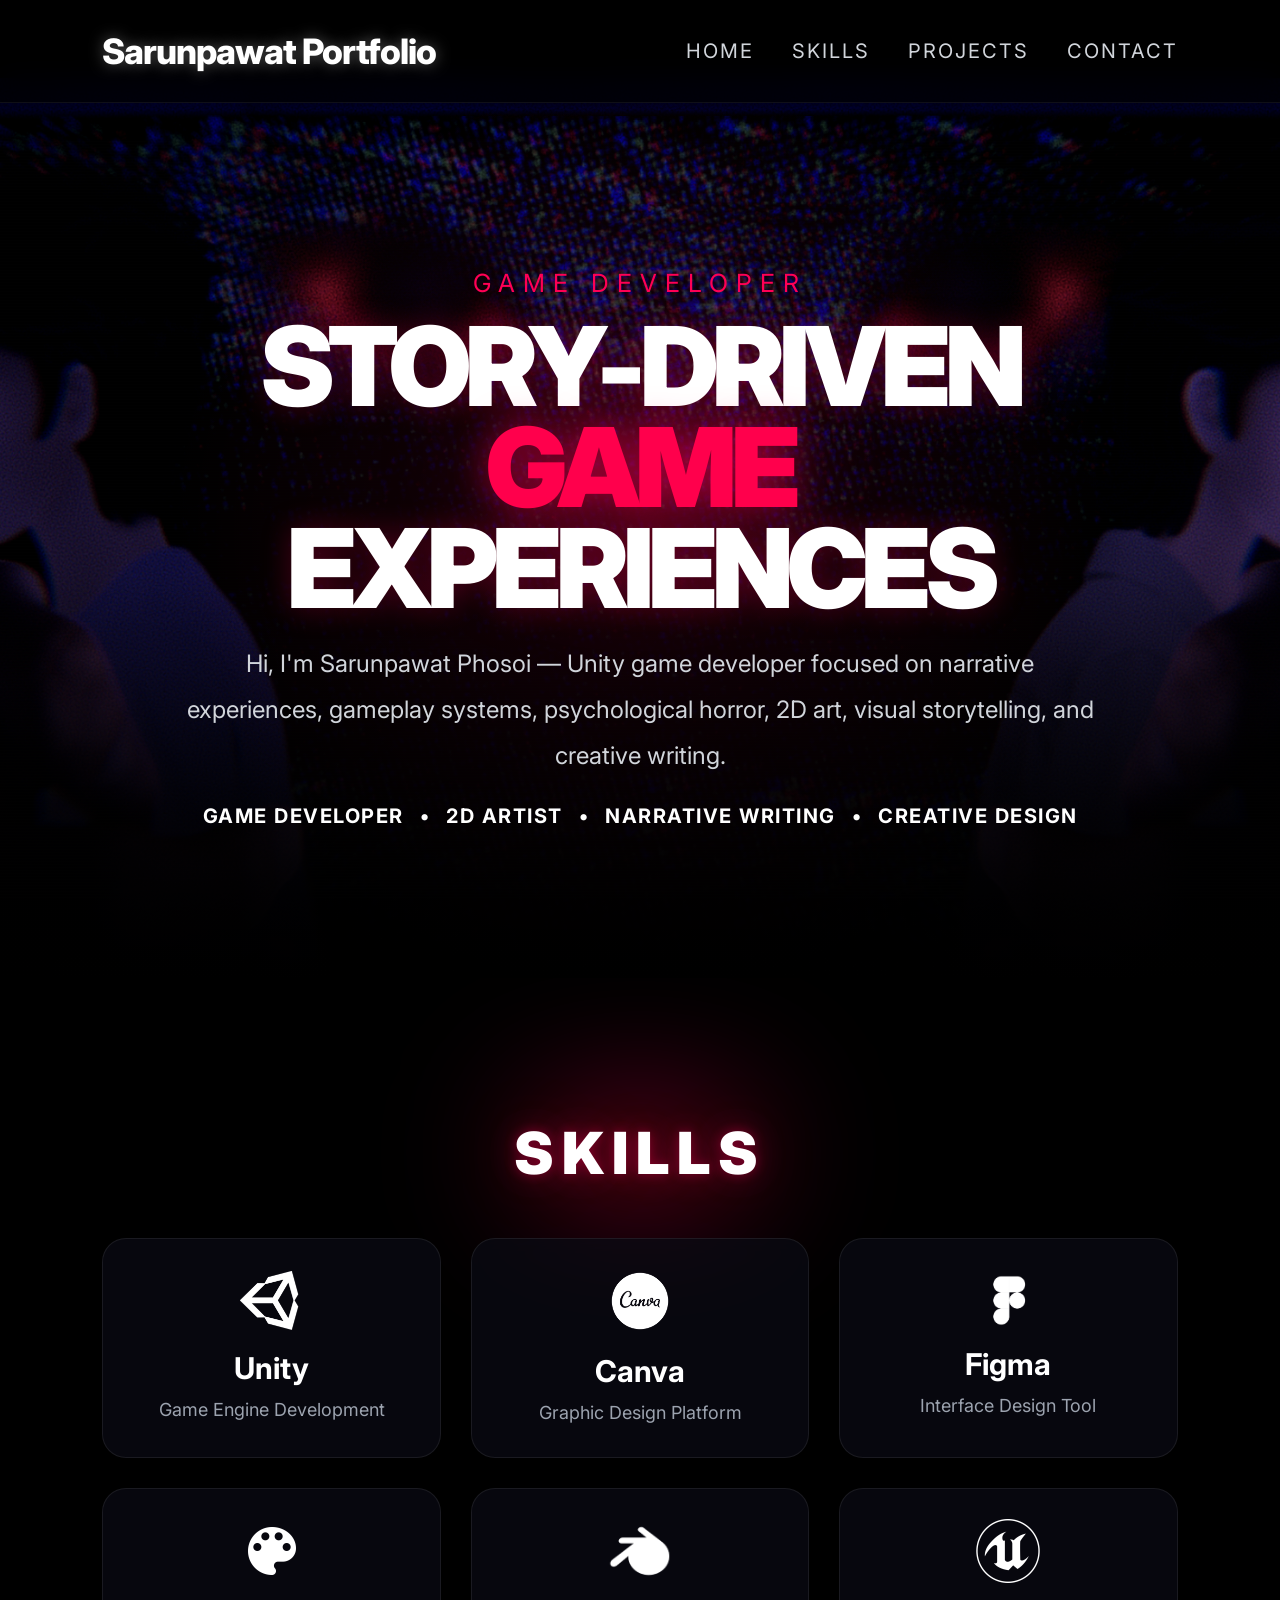
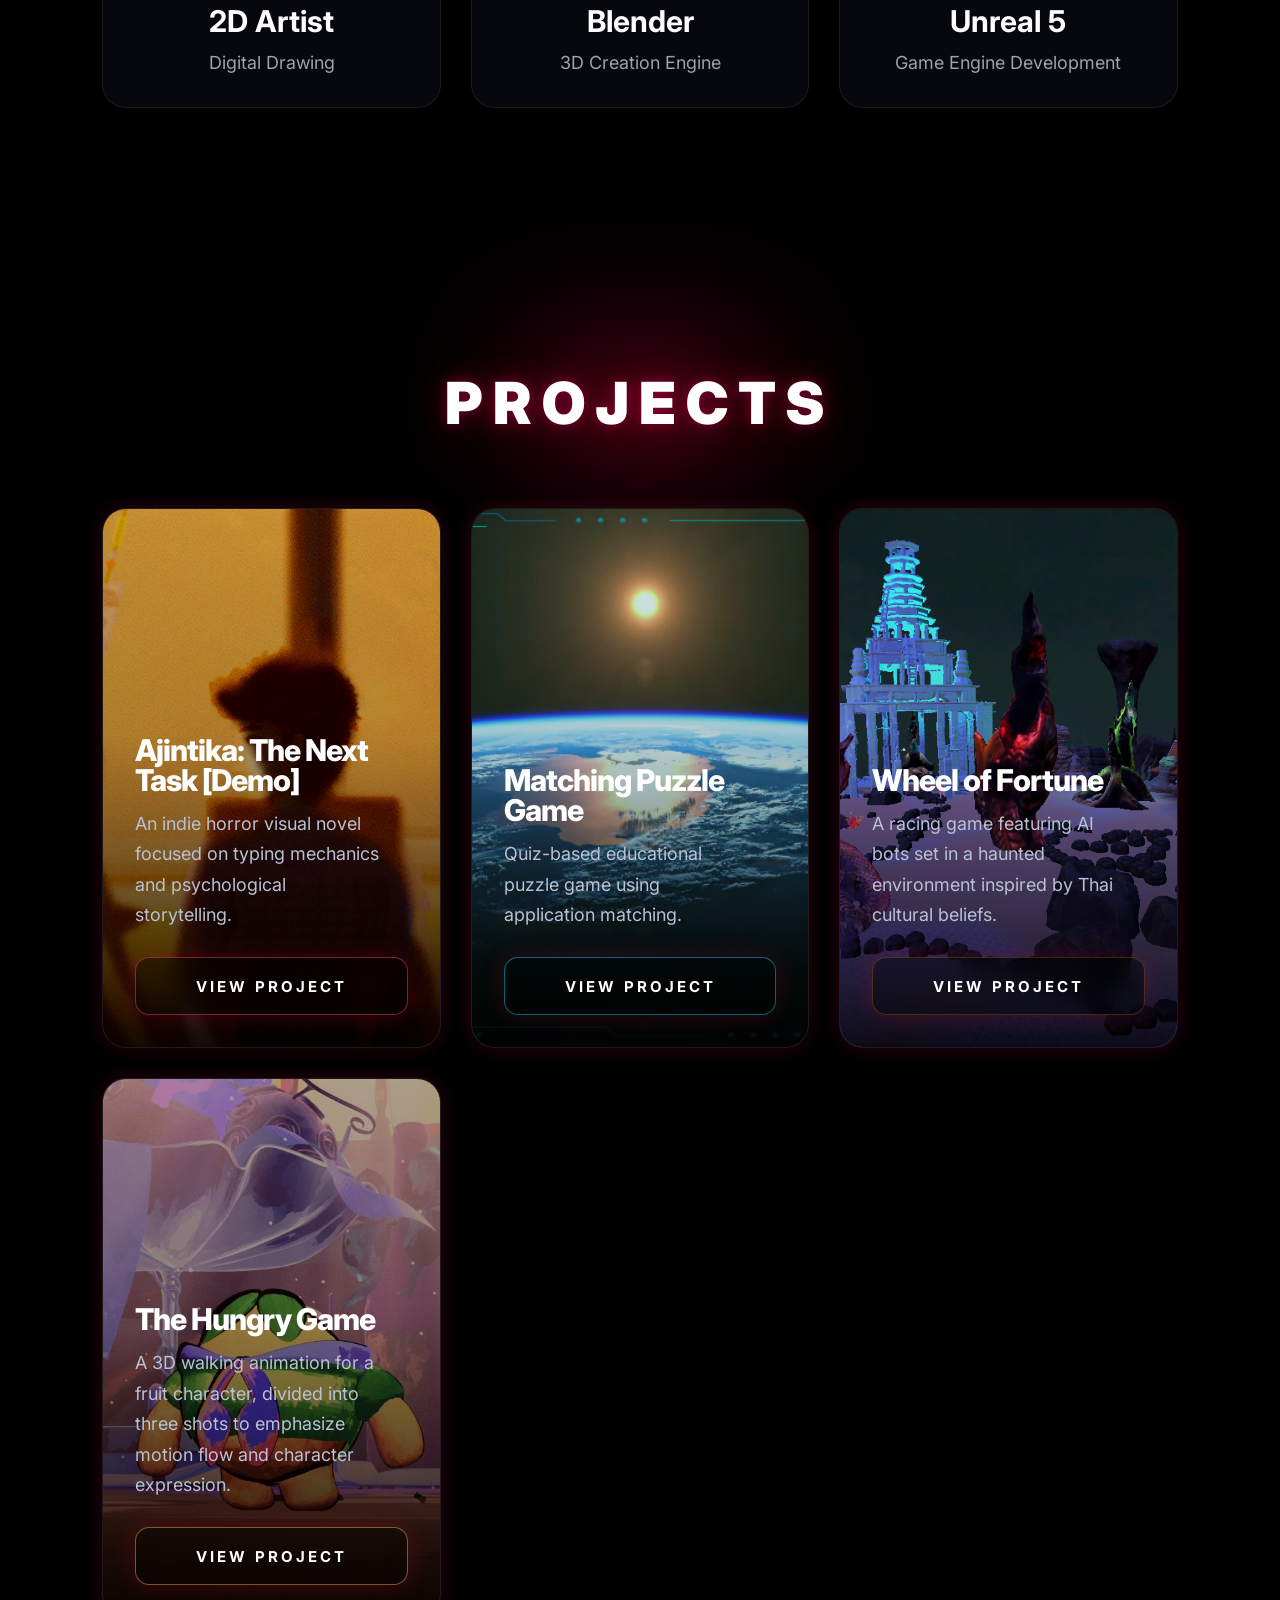
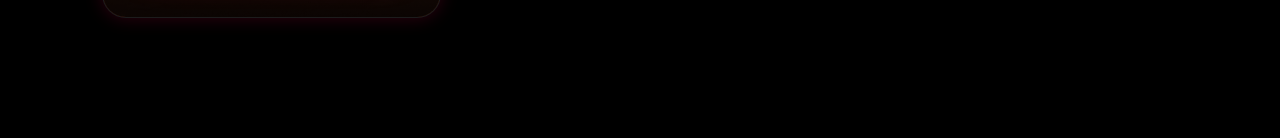
==== index.html @ 5a21650e "Edit Front Prob" ====
<!DOCTYPE html>
<html lang="en">
<head>
    <meta charset="UTF-8">
    <meta name="viewport" content="width=device-width, initial-scale=1.0">
    <title>Game Developer Portfolio</title>

    <link rel="stylesheet" href="/style.css">
    <link rel="preconnect" href="https://fonts.googleapis.com">
    <link rel="preconnect" href="https://fonts.gstatic.com" crossorigin>

    <link href="https://fonts.googleapis.com/css2?family=Inter:wght@300;400;500;700&display=swap" rel="stylesheet">
</head>
<body>
<header>
    <h1>Sarunpawat Portfolio</h1>

    <nav>
        <a href="#">Home</a>
        <a href="#skills">Skills</a>
        <a href="#projects">Projects</a>
        <a href="#contact">Contact</a>
    </nav>
</header>

<section class="hero" id="home">

    <div class="hero-content">

        <span class="hero-tag">
            Game Developer
        </span>

        <h2>
            Story-Driven <span>Game</span><br>
            Experiences
        </h2>

        <p>
            Hi, I'm Sarunpawat Phosoi — Unity game developer focused on
            narrative experiences, gameplay systems, psychological horror,
            2D art, visual storytelling, and creative writing.
        </p>

        <div class="hero-skills">
            <span>Game Developer</span>
            <span>•</span>
            <span>2D Artist</span>
            <span>•</span>
            <span>Narrative Writing</span>
            <span>•</span>
            <span>Creative Design</span>
        </div>

    </div>

</section>


    <section class="skills" id="skills">
        <h2>Skills</h2>

        <div class="skill-grid">
            <div class="card"> <img src="icons/unity.png">
                <h3>Unity</h3>
                <p>Game Engine Development</p>
            </div>
            <div class="card"> <img src="icons/canva.png">
                <h3>Canva</h3>
                <p>Graphic Design Platform</p>
            </div>
            <div class="card"> <img src="icons/figma.png">
                <h3>Figma</h3>
                <p>Interface Design Tool</p>
            </div>
            <div class="card"> <img src="icons/art.png">
                <h3>2D Artist</h3>
                <p>Digital Drawing</p>
            </div>
            <div class="card"> <img src="icons/blender.png">
                <h3>Blender</h3>
                <p>3D Creation Engine</p>
            </div>
            <div class="card"> <img src="icons/unreal.png">
                <h3>Unreal 5</h3>
                <p>Game Engine Development</p>
            </div>

        </div>
    </section>

<section class="projects" id="projects">
    <h2>Projects</h2>

    <div class="project-grid">

        <div class="project-card horror-card">
            <div class="project-image">
                <img src="images/TheNextTask-Ajintika.png" alt="">
            </div>

            <div class="project-info">
                <h3>Ajintika: The Next Task [Demo]</h3>

                <p>
                    An indie horror visual novel focused on typing mechanics
                    and psychological storytelling.
                </p>

                <a href="TheNextTask-Ajintika.html" 
                >
                    View Project
                </a>
            </div>
        </div>

        <div class="project-card puzzle-card">
            <div class="project-image">
                <img src="images/GisdaProject.png" alt="">
            </div>

            <div class="project-info">
                <h3>Matching Puzzle Game</h3>

                <p>
                    Quiz-based educational puzzle game using application matching.
                </p>

                <a href="PuzzleGame.html">
                    View Project
                </a>
            </div>
        </div>

        <div class="project-card racing-card">
            <div class="project-image">
                <img src="images/WheelOfFortune.png" alt="">
            </div>

            <div class="project-info">
                <h3>Wheel of Fortune</h3>

                <p>
                    A racing game featuring AI bots set in a haunted environment inspired by Thai cultural beliefs.
                </p>

                <a href="WheelOfFortune.html"
                >
                    View Project
                </a>
            </div>
        </div>

        <div class="project-card anime-card">
            <div class="project-image">
                <img src="images/HungryGame.jpg" alt="">
            </div>

            <div class="project-info">
                <h3>The Hungry Game</h3>

                <p>
                    A 3D walking animation for a fruit character, divided into three shots to emphasize motion flow and character expression.
                </p>

                <a href="TheHungryGame.html"
               >
                    View Project
                </a>
            </div>
        </div>

    </div>
</section>


<script>
window.addEventListener("scroll", function(){

    const header = document.querySelector("header");

    header.classList.toggle(
        "scrolled",
        window.scrollY > 50
    );

});
</script>

</body>
</html>
---- style.css ----
*{
    margin:0;
    padding:0;
    box-sizing:border-box;
}

html{
    scroll-behavior:smooth;
    scroll-padding-top:100px;
}

body{

    font-family:'Inter', sans-serif;
    color:white;
    padding-top:78px;
    background:#000;

    overflow-x:hidden;
}

/* ===== CRT OVERLAY ===== */
body::before{
    content:'';
    position:fixed;
    top:0;
    left:0;
    width:100%;
    height:100%;
    z-index:1;
    pointer-events:none;

    background:
    repeating-linear-gradient(
        to bottom,
        rgba(255,255,255,0.03),
        rgba(255,255,255,0.03) 1px,
        transparent 1px,
        transparent 3px
    );

    opacity:0.15;

    z-index:1;
}
/* ===== HEADER ===== */
header{
    position:fixed;
    top:0;
    left:0;
    width:100%;
    padding:30px 8%;
    display:flex;
    justify-content:space-between;
    align-items:center;
    z-index:99999;
    background:
    rgba(0,0,0,0.72);
    backdrop-filter:blur(14px);
    border-bottom:
    1px solid rgba(255,255,255,0.06);
    box-shadow:
    0 0 30px rgba(0,0,0,0.35);
    transition:0.35s ease;
}

header.scrolled{
    background:rgba(3,5,18,0.95);
    box-shadow:0 0 40px rgba(255,0,80,0.12);
    border-bottom:
    1px solid rgba(255,255,255,0.06);
}

header h1{
    font-size:35px;
    font-weight:800;
    letter-spacing:-1px;
    color:white;
    text-shadow:0 0 15px rgba(255,255,255,0.35);
}

header p{
    display:none;
}

/* ===== NAV ===== */

nav{
    display:flex;
    align-items:center;
    gap:38px;
}

nav a{
    position:relative;
    color:#d1d5db;
    text-decoration:none;
    font-size:20px;
    letter-spacing:2px;
    text-transform:uppercase;
    transition:0.35s;
}

nav a::after{
    content:"";
    position:absolute;
    left:0;
    bottom:-8px;
    width:0%;
    height:2px;
    background:#ff0055;
    transition:0.35s;
    box-shadow:0 0 12px #ff0055;
}

nav a:hover{
    color:white;
}

nav a:hover::after{
    width:100%;
}

/* ===== HERO ===== */

.hero{

    position:relative;
    min-height:100vh;
    display:flex;
    justify-content:center;
    align-items:center;
    text-align:center;
    padding:120px 8% 80px;
    overflow:hidden;
    background:
    linear-gradient(
    to bottom,
    rgba(0,0,0,0.45) 0%,
    rgba(0,0,0,0.55) 40%,
    rgba(0,0,0,0.88) 82%,
    rgba(0,0,0,0.98) 100%
    ),
    url("images/bg-span.png");

    background-size:cover;
    background-position:center;
    background-repeat:no-repeat;

}

.hero::before{
    content:"";
    position:absolute;
    inset:0;

    background:
    radial-gradient(
    circle at center,
    rgba(255,0,85,0.10),
    transparent 60%
    );

    pointer-events:none;
}

.hero::after{
    content:"";
    position:absolute;
    inset:0;

    background:
    linear-gradient(
    to top,
    rgba(0,0,0,0.95),
    transparent 45%
    );

    pointer-events:none;
}

.hero-content{
    position:relative;
    z-index:2;
    max-width:1200px;
} 

.hero-tag{
    color:#ff0055;
    font-size:25px;
    letter-spacing:8px;
    text-transform:uppercase;
    margin-bottom:18px;
    display:block;
}

.hero-content h2{
    font-size:110px;
    line-height:0.92;
    font-weight:900;
    letter-spacing:-6px;
    margin-bottom:22px;
    text-transform:uppercase;
    text-shadow:0 0 30px rgba(255,0,85,0.25);
}

.hero-content h2 span{
    color:#ff004c;
    text-shadow:0 0 35px rgba(255,0,85,0.5);
}

.hero-skills{
    margin-top:26px;
    display:flex;
    justify-content:center;
    gap:16px;
    flex-wrap:wrap;
}

.hero-skills span{
    color:white;
    font-size:20px;
    font-weight:700;
    letter-spacing:1.5px;
    text-transform:uppercase;
}

.hero-content p{
    font-size:24px;
    color:#d1d5db;
    line-height:1.9;
    max-width:920px;
    margin:auto;
}

/* ===== SECTION ===== */
section{

    padding:140px 8%;
}

/* ===== SECTION TITLE ===== */
section h2{
    position:relative;

    font-size:58px;
    margin-bottom:50px;

    text-transform:uppercase;
    letter-spacing:8px;

    color:white;

    text-align:center;

    font-weight:900;

    text-shadow:
    0 0 12px rgba(255,0,85,0.35),
    0 0 32px rgba(255,0,85,0.28),
    0 0 80px rgba(255,0,85,0.20);
}

section h2::before{
    content:"";

    position:absolute;

    left:50%;
    top:50%;

    transform:
    translate(-50%,-50%);

    width:420px;
    height:180px;

    background:
    radial-gradient(
    circle,
    rgba(255,0,85,0.32) 0%,
    rgba(255,0,85,0.18) 35%,
    rgba(255,0,85,0.08) 60%,
    transparent 80%
    );

    filter:blur(55px);

    z-index:-1;

    pointer-events:none;
}


/* ===== SKILLS ===== */

.skill-grid{

    display:grid;

    grid-template-columns:
    repeat(3, 1fr);

    gap:30px;
    align-items:stretch;
}

.card{

    position:relative;

    height:220px;

    display:flex;

    justify-content:center;
    align-items:center;

    flex-direction:column;

    padding:40px;

    border-radius:24px;

    overflow:hidden;

    background:
        rgba(10,10,20,0.7);

    backdrop-filter:blur(10px);

    border:
        1px solid rgba(255,255,255,0.08);

    transition:0.4s;
}

.card::before{

    content:'';

    position:absolute;

    inset:0;

    background:
        linear-gradient(
            135deg,
            rgba(255,32,78,0.15),
            transparent,
            rgba(122,0,255,0.1)
        );

    opacity:0;

    transition:0.4s;
}

.card:hover{

    transform:
        translateY(-10px);
        scale(1.02);

    border:
        1px solid rgba(255,32,78,0.4);

    box-shadow:
        0 0 40px rgba(255,32,78,0.2);
}

.card:hover::before{
    opacity:1;
}

.card img{
    width:64px;

    margin-bottom:20px;

    transition:0.4s;

    filter:
        brightness(0)
        invert(1);
}

.card:hover img{

    filter:
        brightness(0)
        saturate(100%)
        invert(23%)
        sepia(93%)
        saturate(7480%)
        hue-rotate(337deg)
        brightness(102%)
        contrast(102%)

        drop-shadow(
            0 0 12px rgba(255,32,78,0.7)
        );
}
.card h3{

    font-size:30px;

    margin-bottom:10px;
}

.card p{

    color:#9ca3af;
    font-size:18px;
    text-align:center;

    line-height:1.6;
}

/* ===== PROJECTS ===== */

.projects{

    padding:120px 8%;
    position:relative;
    z-index:2;
}



/* ===== TITLE ===== */

.projects h2{

    font-size:58px;
    text-align:center;

    margin-bottom:70px;

    color:white;

    letter-spacing:10px;
    text-transform:uppercase;

    font-weight:900;

}


/* ===== GRID ===== */

.project-grid{

    display:grid;

    grid-template-columns:
        repeat(3, minmax(280px, 1fr));

    gap:30px;

    align-items:start;
}

/* =========================================
   CONTENT
========================================= */

.project-info{

    position:absolute;

    left:0;
    bottom:0;

    z-index:2;

    padding:32px;

    width:100%;
}

.project-info h3{

    font-size:30px;

    line-height:1;

    margin-bottom:14px;

    color:white;

    font-weight:800;

    letter-spacing:-1px;
}


.project-info p{

    font-size:18px;

    line-height:1.7;

    color:#b9c0d4;

    margin-bottom:26px;

    max-width:90%;
}

/* ===== CARD ===== */

.project-card{

    --accent:#ff0055;
    --accentGlow:rgba(255,0,85,0.18);

    position:relative;

    height:540px;

    overflow:hidden;

    border-radius:24px;

    background:#090909;

    border:1px solid rgba(255,255,255,0.08);

    transition:0.45s ease;

    box-shadow:
        0 0 18px var(--accentGlow),
        0 0 35px rgba(0,0,0,0.45);

    text-decoration:none;
}

/* ===== GLOW LAYER ===== */

.project-card::before{

    content:"";

    position:absolute;

    inset:0;

    background:
        linear-gradient(
            180deg,
            rgba(255,0,85,0.06),
            transparent 30%,
            transparent 70%,
            rgba(0,120,255,0.08)
        );

    opacity:0;

    transition:0.45s;

    z-index:2;
}

.project-card:hover::before{

    opacity:1;
}


/* ===== IMAGE ===== */

.project-image{

    position:absolute;
    inset:0;
}

.project-image img{

    width:100%;
    height:100%;

    object-fit:cover;

    transition:0.6s ease;

    filter:
        brightness(0.92)
        saturate(1.12)
        contrast(1.05);

    transform:scale(1.02);
}


/* ===== OVERLAY ===== */

.project-overlay{

    position:absolute;

    inset:0;

    display:flex;

    flex-direction:column;

    justify-content:flex-end;

    padding:38px;

    background:
        linear-gradient(
            to top,
            rgba(0,0,0,0.82) 8%,
            rgba(0,0,0,0.35) 45%,
            transparent 100%
        );
}

.project-card::after{

    content:"";

    position:absolute;
    inset:0;

    background:
    linear-gradient(
    to top,
    rgba(0,0,0,0.88) 0%,
    rgba(0,0,0,0.45) 30%,
    rgba(0,0,0,0.12) 58%,
    rgba(0,0,0,0.02) 100%
    );

    z-index:1;
}

/* ===== TAG ===== */

.project-overlay span{

    font-size:11px;

    letter-spacing:4px;
}


/* ===== TITLE ===== */

.project-overlay h3{

    font-size:48px;

    line-height:0.95;

    font-weight:900;

    letter-spacing:-2px;

    text-shadow:
        0 0 25px rgba(0,0,0,0.55);
}


/* ===== HOVER ===== */

.project-card:hover{

    transform:
        translateY(-8px);

    border-color:var(--accent);

    box-shadow:
        0 0 40px var(--accentGlow);
}

.project-card:hover img{

    transform:scale(1.06);

    filter:
        brightness(0.88)
        saturate(1.15);
}

.project-info a:hover{

    background:var(--accent);

    box-shadow:
        0 0 35px var(--accentGlow);
}


/* ===== MOBILE ===== */

@media(max-width:1100px){

    .project-grid{

        grid-template-columns:
            repeat(2,1fr);
    }
}

@media(max-width:700px){

    .projects h2{

        font-size:52px;
    }

    .project-grid{

        grid-template-columns:1fr;
    }

    .project-card{

        height:500px;
    }
}
/* ===== BUTTON ===== */

.project-info a{

    display:flex;

    justify-content:center;
    align-items:center;

    width:100%;

    height:58px;

    border-radius:14px;

    text-decoration:none;

    font-size:15px;

    font-weight:700;

    letter-spacing:3px;

    text-transform:uppercase;

    color:white;

    border:1px solid var(--accent);

    background:
        rgba(0,0,0,0.35);

    backdrop-filter:blur(10px);

    transition:0.35s ease;

    box-shadow:
        0 0 25px var(--accentGlow);
}

.project-info a:hover{

    transform:scale(1.05);

    box-shadow:
        0 0 35px rgba(255,32,78,0.5);
}


/* ===== FOOTER ===== */

footer{

    padding:80px;

    text-align:center;

    color:#888;
}

/* ===== CONTAINER ===== */

.container{

    width:100%;

    max-width:1400px;

    margin:auto;

    padding:0 40px;
}

/* ===== RESPONSIVE ===== */

@media(max-width:900px){

    .hero-content h2{
        font-size:52px;
    }

    .project-card{
        flex-direction:column;
    }

    .project-card img{
        width:100%;
    }

    .project-info{
        width:100%;
    }

    section h2{
        font-size:42px;
    }

    .skill-grid{

        grid-template-columns:
        repeat(2,1fr);
    }
}

@media(max-width:600px){

    .skill-grid{

        grid-template-columns:
        1fr;
    }
}

/* ===== CUSTOM FRAME ===== */

/* ===== HORROR ===== */

.horror-card{

    --accent:
    rgba(255, 70, 120, 0.45);

    --accent-hover:
    rgba(255, 90, 140, 0.95);

    --glow:
    rgba(255, 40, 110, 0.30);

    --glow-hover:
    rgba(255, 40, 110, 0.55);
}


/* ===== RACING ===== */

.puzzle-card{

    --accent:
    rgba(0, 220, 255, 0.45);

    --accent-hover:
    rgba(0, 240, 255, 0.95);

    --glow:
    rgba(0, 180, 255, 0.30);

    --glow-hover:
    rgba(0, 180, 255, 0.55);
}


/* ===== ANIME / STORY ===== */

.anime-card{

    --accent:
    rgba(255, 190, 60, 0.45);

    --accent-hover:
    rgba(255, 210, 80, 0.95);

    --glow:
    rgba(255, 180, 40, 0.30);

    --glow-hover:
    rgba(255, 180, 40, 0.55);
}

/* Puzzle */

.racing-card{

    --accent:
    rgba(255,170,0,0.22);

    --accent-hover:
    rgba(255,170,0,0.5);

    --glow:
    rgba(255,170,0,0.10);

    --glow-hover:
    rgba(255,170,0,0.22);
}
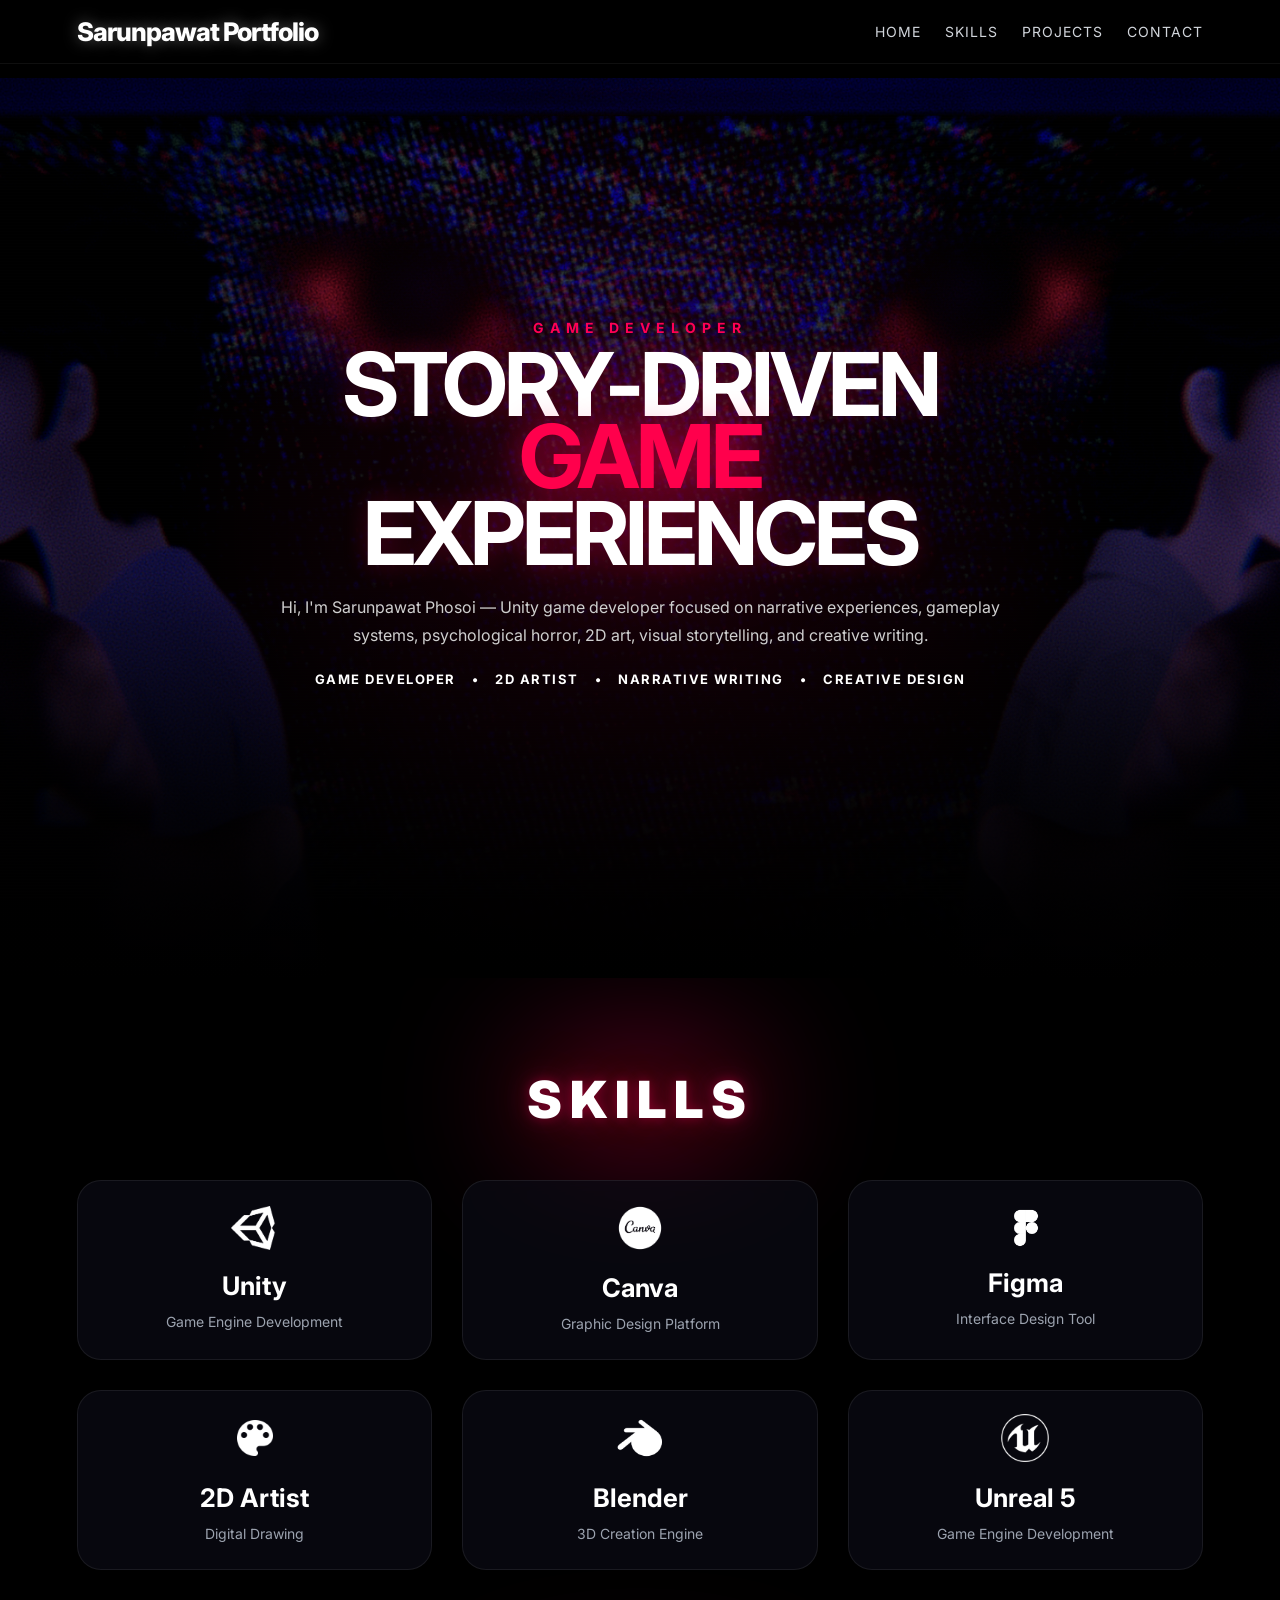
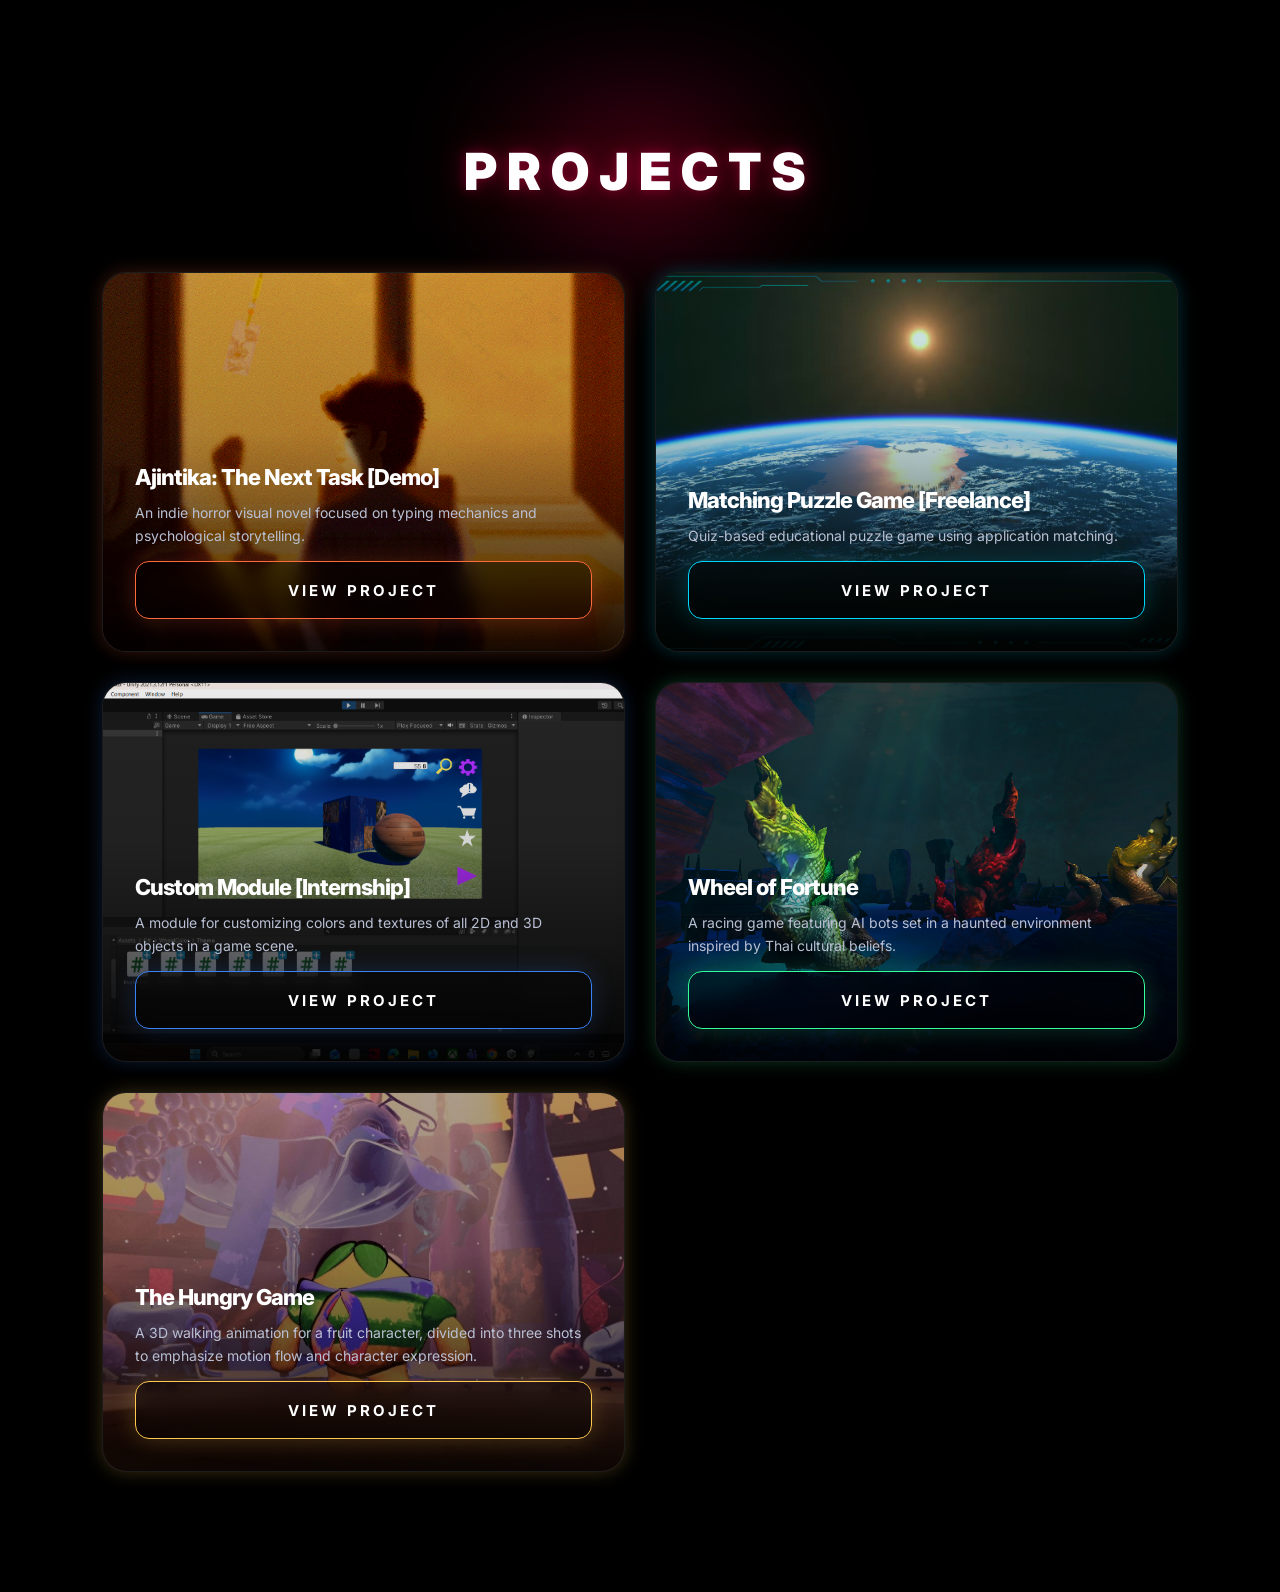
==== commit 83c23952: "edit website" ====
--- a/index.html
+++ b/index.html
@@ -5,11 +5,10 @@
     <meta name="viewport" content="width=device-width, initial-scale=1.0">
     <title>Game Developer Portfolio</title>
 
-    <link rel="stylesheet" href="/style.css">
+    <link rel="stylesheet" href="style.css">
     <link rel="preconnect" href="https://fonts.googleapis.com">
     <link rel="preconnect" href="https://fonts.gstatic.com" crossorigin>
-
-    <link href="https://fonts.googleapis.com/css2?family=Inter:wght@300;400;500;700&display=swap" rel="stylesheet">
+    <link href="https://fonts.googleapis.com/css2?family=Inter:wght@100..900&display=swap" rel="stylesheet">
 </head>
 <body>
 <header>
@@ -32,8 +31,8 @@
         </span>
 
         <h2>
-            Story-Driven <span>Game</span><br>
-            Experiences
+        Story-Driven<br><span>Game</span>
+        Experiences
         </h2>
 
         <p>
@@ -120,7 +119,7 @@
             </div>
 
             <div class="project-info">
-                <h3>Matching Puzzle Game</h3>
+                <h3>Matching Puzzle Game [Freelance]</h3>
 
                 <p>
                     Quiz-based educational puzzle game using application matching.
@@ -131,6 +130,26 @@
                 </a>
             </div>
         </div>
+
+        <div class="project-card module-card">
+            <div class="project-image">
+                <img src="images/CustomModule.png" alt="">
+            </div>
+
+            <div class="project-info">
+                <h3>Custom Module [Internship]</h3>
+
+                <p>
+                    A module for customizing colors and textures of all 2D and 3D objects in a game scene.
+                </p>
+
+                <a href="CustomModule.html"
+               >
+                    View Project
+                </a>
+            </div>
+        </div>
+
 
         <div class="project-card racing-card">
             <div class="project-image">
--- a/style.css
+++ b/style.css
@@ -12,11 +12,10 @@
 
 body{
 
-    font-family:'Inter', sans-serif;
+    font-family: "Inter", sans-serif !important;
     color:white;
     padding-top:78px;
     background:#000;
-
     overflow-x:hidden;
 }
 
@@ -41,8 +40,6 @@
     );
 
     opacity:0.15;
-
-    z-index:1;
 }
 /* ===== HEADER ===== */
 header{
@@ -50,7 +47,9 @@
     top:0;
     left:0;
     width:100%;
-    padding:30px 8%;
+    padding:
+    16px
+    6%;
     display:flex;
     justify-content:space-between;
     align-items:center;
@@ -73,7 +72,7 @@
 }
 
 header h1{
-    font-size:35px;
+    font-size:clamp(24px, 2vw, 35px);
     font-weight:800;
     letter-spacing:-1px;
     color:white;
@@ -89,15 +88,15 @@
 nav{
     display:flex;
     align-items:center;
-    gap:38px;
+    gap:24px;
 }
 
 nav a{
     position:relative;
     color:#d1d5db;
     text-decoration:none;
-    font-size:20px;
-    letter-spacing:2px;
+    font-size:14px;
+    letter-spacing:1px;
     text-transform:uppercase;
     transition:0.35s;
 }
@@ -128,12 +127,17 @@
 
     position:relative;
     min-height:100vh;
+
     display:flex;
     justify-content:center;
     align-items:center;
+
     text-align:center;
-    padding:120px 8% 80px;
+
+    padding:120px 6% 80px;
+
     overflow:hidden;
+
     background:
     linear-gradient(
     to bottom,
@@ -147,7 +151,6 @@
     background-size:cover;
     background-position:center;
     background-repeat:no-repeat;
-
 }
 
 .hero::before{
@@ -181,37 +184,65 @@
 }
 
 .hero-content{
+
     position:relative;
     z-index:2;
-    max-width:1200px;
-} 
+
+    width:100%;
+    max-width:1000px;
+    margin:auto;
+
+    transform:translateY(-45px);
+}
 
 .hero-tag{
+
     color:#ff0055;
-    font-size:25px;
-    letter-spacing:8px;
+
+    font-size:14px;
+
+    font-weight:700;
+
+    letter-spacing:6px;
+
     text-transform:uppercase;
-    margin-bottom:18px;
+
+    margin-bottom:10px;
+
     display:block;
 }
 
 .hero-content h2{
-    font-size:110px;
-    line-height:0.92;
-    font-weight:900;
-    letter-spacing:-6px;
+
+    font-size:88px;
+
+    font-weight:700;
+
+    line-height:0.88;
+
+    letter-spacing:-4px;
+
     margin-bottom:22px;
+
     text-transform:uppercase;
-    text-shadow:0 0 30px rgba(255,0,85,0.25);
+
+    text-shadow:
+    0 0 24px rgba(255,0,85,0.22);
 }
 
 .hero-content h2 span{
+    display:block;
+
+    margin-top:-6px;
+
     color:#ff004c;
-    text-shadow:0 0 35px rgba(255,0,85,0.5);
+
+    text-shadow:
+    0 0 30px rgba(255,0,85,0.45);
 }
 
 .hero-skills{
-    margin-top:26px;
+    margin-top:22px;
     display:flex;
     justify-content:center;
     gap:16px;
@@ -220,31 +251,36 @@
 
 .hero-skills span{
     color:white;
-    font-size:20px;
+    font-size:clamp(13px, 1vw, 20px);
     font-weight:700;
     letter-spacing:1.5px;
     text-transform:uppercase;
 }
 
 .hero-content p{
-    font-size:24px;
-    color:#d1d5db;
-    line-height:1.9;
-    max-width:920px;
-    margin:auto;
+
+    font-size:16px;
+
+    line-height:1.7;
+
+    max-width:720px;
+
+    margin:0 auto;
+
+    color:#cfcfcf;
 }
 
 /* ===== SECTION ===== */
 section{
 
-    padding:140px 8%;
+    padding:90px 6%;
 }
 
 /* ===== SECTION TITLE ===== */
 section h2{
     position:relative;
 
-    font-size:58px;
+    font-size:clamp(34px, 4vw, 58px);
     margin-bottom:50px;
 
     text-transform:uppercase;
@@ -298,19 +334,26 @@
 .skill-grid{
 
     display:grid;
-
+    margin-top:-120px;
+    position:relative;
+    z-index:5;
     grid-template-columns:
     repeat(3, 1fr);
 
     gap:30px;
     align-items:stretch;
+    max-width:1400px;
+
+    margin:auto;
 }
 
 .card{
 
     position:relative;
 
-    height:220px;
+    height:180px;
+
+    padding:28px;
 
     display:flex;
 
@@ -360,8 +403,7 @@
 .card:hover{
 
     transform:
-        translateY(-10px);
-        scale(1.02);
+        translateY(-10px) scale(1.02);
 
     border:
         1px solid rgba(255,32,78,0.4);
@@ -375,7 +417,7 @@
 }
 
 .card img{
-    width:64px;
+    width:48px;
 
     margin-bottom:20px;
 
@@ -404,7 +446,7 @@
 }
 .card h3{
 
-    font-size:30px;
+    font-size:clamp(22px, 2vw, 30px);
 
     margin-bottom:10px;
 }
@@ -412,7 +454,7 @@
 .card p{
 
     color:#9ca3af;
-    font-size:18px;
+    font-size:clamp(14px, 1vw, 18px);
     text-align:center;
 
     line-height:1.6;
@@ -421,7 +463,7 @@
 /* ===== PROJECTS ===== */
 
 .projects{
-
+    margin-top:-40px;
     padding:120px 8%;
     position:relative;
     z-index:2;
@@ -433,7 +475,7 @@
 
 .projects h2{
 
-    font-size:58px;
+    font-size:clamp(34px, 4vw, 58px);
     text-align:center;
 
     margin-bottom:70px;
@@ -455,11 +497,15 @@
     display:grid;
 
     grid-template-columns:
-        repeat(3, minmax(280px, 1fr));
+    repeat(auto-fit, minmax(340px, 1fr));
 
     gap:30px;
 
     align-items:start;
+
+    max-width:1400px;
+
+    margin:auto;
 }
 
 /* =========================================
@@ -482,7 +528,9 @@
 
 .project-info h3{
 
-    font-size:30px;
+    font-size:22px;
+
+    line-height:1.1;
 
     line-height:1;
 
@@ -498,15 +546,15 @@
 
 .project-info p{
 
-    font-size:18px;
-
-    line-height:1.7;
+    font-size:14px;
+
+    line-height:1.6;
 
     color:#b9c0d4;
 
-    margin-bottom:26px;
-
-    max-width:90%;
+    margin-bottom:14px;
+
+    max-width:100%;
 }
 
 /* ===== CARD ===== */
@@ -518,7 +566,7 @@
 
     position:relative;
 
-    height:540px;
+    height:clamp(380px, 38vw, 360px);
 
     overflow:hidden;
 
@@ -653,7 +701,7 @@
 
 .project-overlay h3{
 
-    font-size:48px;
+    font-size:clamp(28px, 3vw, 48px);
 
     line-height:0.95;
 
@@ -676,7 +724,8 @@
     border-color:var(--accent);
 
     box-shadow:
-        0 0 40px var(--accentGlow);
+        0 0 18px var(--accentGlow),
+        0 0 42px var(--accentStrong);
 }
 
 .project-card:hover img{
@@ -685,15 +734,22 @@
 
     filter:
         brightness(0.88)
-        saturate(1.15);
+        saturate(1.15)
+        drop-shadow(
+            0 0 20px var(--accentGlow)
+        );
 }
 
 .project-info a:hover{
 
-    background:var(--accent);
+    transform:scale(1.05);
+
+    background:rgba(255,255,255,0.06);
+
+    border-color:var(--accent);
 
     box-shadow:
-        0 0 35px var(--accentGlow);
+        0 0 35px var(--accentGlow)
 }
 
 
@@ -769,8 +825,13 @@
 
     transform:scale(1.05);
 
+    background:rgba(255,255,255,0.06);
+
+    border-color:var(--accent);
+
     box-shadow:
-        0 0 35px rgba(255,32,78,0.5);
+        0 0 35px var(--accentGlow)
+
 }
 
 
@@ -791,7 +852,7 @@
 
     width:100%;
 
-    max-width:1400px;
+    width:min(1400px, 100%);
 
     margin:auto;
 
@@ -800,41 +861,63 @@
 
 /* ===== RESPONSIVE ===== */
 
+
 @media(max-width:900px){
 
+    .hero{
+
+        padding:110px 6% 70px;
+    }
+
     .hero-content h2{
-        font-size:52px;
-    }
+
+        font-size:clamp(44px, 11vw, 72px);
+
+        letter-spacing:-2px;
+
+        line-height:0.95;
+    }
+
+    .hero-content p{
+
+        font-size:17px;
+
+        line-height:1.6;
+    }
+}
+
+@media(max-width:600px){
+
+    .hero{
+
+        padding:100px 5% 60px;
+    }
+
+    .hero-content h2{
+
+        font-size:42px;
+
+        line-height:0.98;
+    }
+
+    .hero-tag{
+
+        letter-spacing:4px;
+    }
+}
+
+@media(max-width:768px){
 
     .project-card{
-        flex-direction:column;
-    }
-
-    .project-card img{
-        width:100%;
+        height:420px;
     }
 
     .project-info{
-        width:100%;
-    }
-
-    section h2{
-        font-size:42px;
-    }
-
-    .skill-grid{
-
-        grid-template-columns:
-        repeat(2,1fr);
-    }
-}
-
-@media(max-width:600px){
-
-    .skill-grid{
-
-        grid-template-columns:
-        1fr;
+        padding:24px;
+    }
+
+    .project-overlay h3{
+        line-height:1.05;
     }
 }
 
@@ -844,68 +927,67 @@
 
 .horror-card{
 
-    --accent:
-    rgba(255, 70, 120, 0.45);
-
-    --accent-hover:
-    rgba(255, 90, 140, 0.95);
-
-    --glow:
-    rgba(255, 40, 110, 0.30);
-
-    --glow-hover:
-    rgba(255, 40, 110, 0.55);
+    --accent:#ff6a3d;
+
+    --accentGlow:
+    rgba(255,106,61,0.22);
+
+    --accentStrong:
+    rgba(255,106,61,0.55);
 }
 
 
 /* ===== RACING ===== */
 
+.racing-card{
+
+    --accent:#35ff9c;
+
+    --accentGlow:
+    rgba(53,255,156,0.20);
+
+    --accentStrong:
+    rgba(53,255,156,0.48);
+}
+
+
+/* ===== MODULE ===== */
+
+.module-card{
+
+    --accent:#3b82f6;
+
+    --accentGlow:
+    rgba(59,130,246,0.22);
+
+    --accentStrong:
+    rgba(59,130,246,0.50);
+}
+
+
+/* ===== PUZZLE ===== */
+
 .puzzle-card{
 
-    --accent:
-    rgba(0, 220, 255, 0.45);
-
-    --accent-hover:
-    rgba(0, 240, 255, 0.95);
-
-    --glow:
-    rgba(0, 180, 255, 0.30);
-
-    --glow-hover:
-    rgba(0, 180, 255, 0.55);
-}
-
-
-/* ===== ANIME / STORY ===== */
+    --accent:#00d9ff;
+
+    --accentGlow:
+    rgba(0,217,255,0.22);
+
+    --accentStrong:
+    rgba(0,217,255,0.52);
+}
+
+
+/* ===== ANIME ===== */
 
 .anime-card{
 
-    --accent:
-    rgba(255, 190, 60, 0.45);
-
-    --accent-hover:
-    rgba(255, 210, 80, 0.95);
-
-    --glow:
-    rgba(255, 180, 40, 0.30);
-
-    --glow-hover:
-    rgba(255, 180, 40, 0.55);
-}
-
-/* Puzzle */
-
-.racing-card{
-
-    --accent:
-    rgba(255,170,0,0.22);
-
-    --accent-hover:
-    rgba(255,170,0,0.5);
-
-    --glow:
-    rgba(255,170,0,0.10);
-
-    --glow-hover:
-    rgba(255,170,0,0.22);
+    --accent:#ffca4f;
+
+    --accentGlow:
+    rgba(255,202,79,0.22);
+
+    --accentStrong:
+    rgba(255,202,79,0.50);
 }
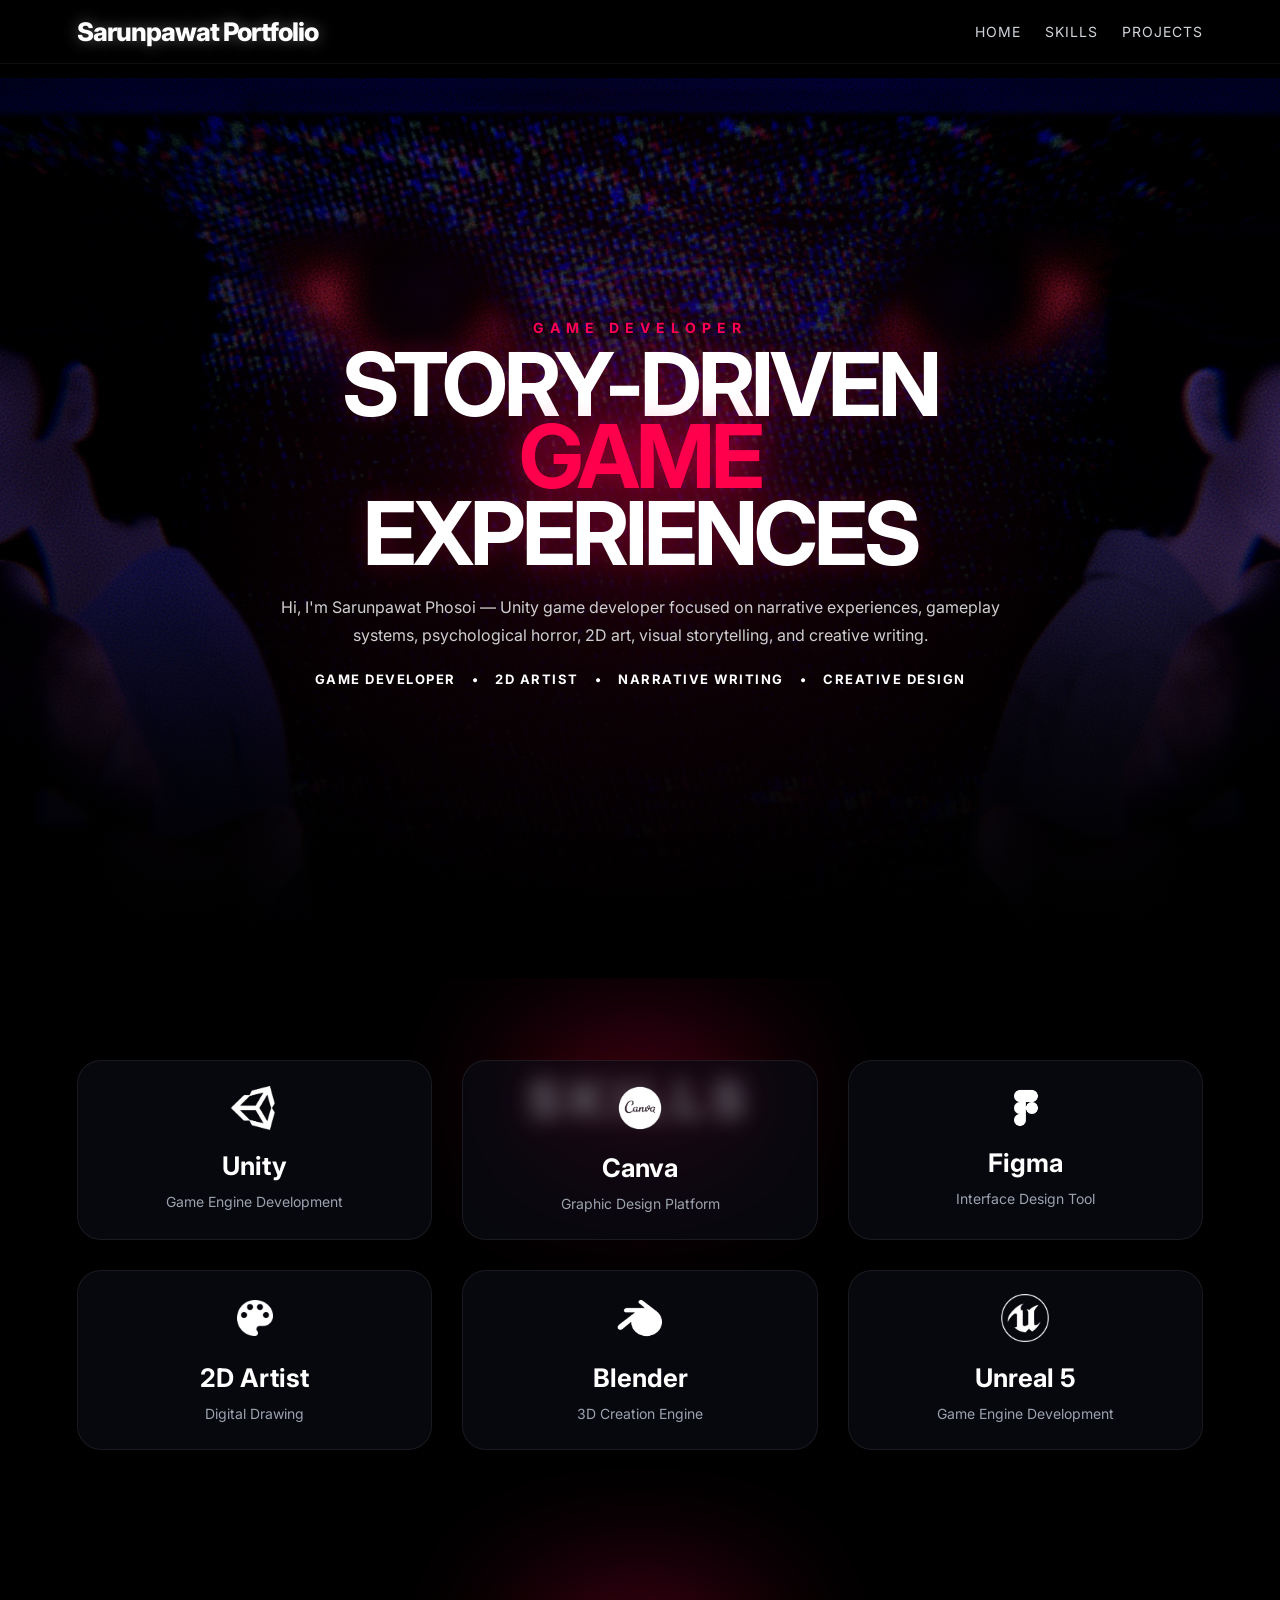
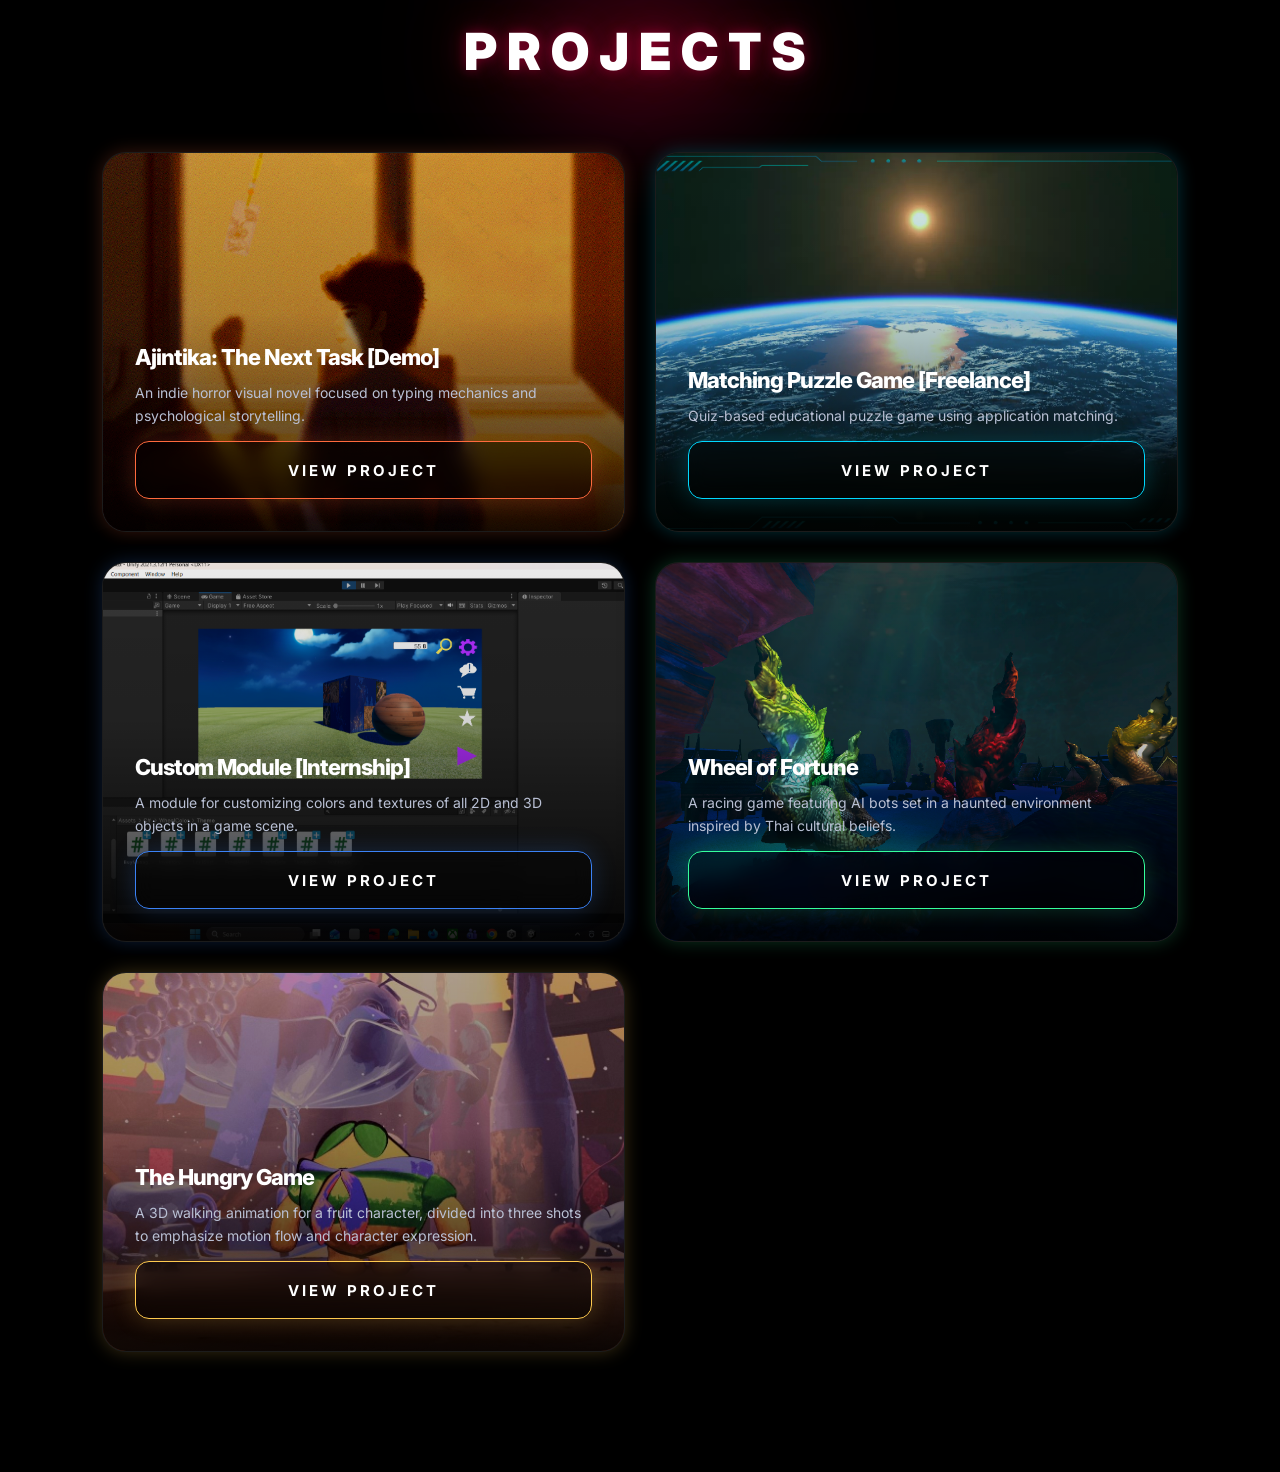
==== commit 29a6beda: "edit website (video)" ====
--- a/index.html
+++ b/index.html
@@ -18,7 +18,6 @@
         <a href="#">Home</a>
         <a href="#skills">Skills</a>
         <a href="#projects">Projects</a>
-        <a href="#contact">Contact</a>
     </nav>
 </header>
 
--- a/style.css
+++ b/style.css
@@ -334,17 +334,22 @@
 .skill-grid{
 
     display:grid;
-    margin-top:-120px;
+
     position:relative;
+
     z-index:5;
+
+    margin:
+    -120px auto 0;
+
     grid-template-columns:
     repeat(3, 1fr);
 
     gap:30px;
+
     align-items:stretch;
+
     max-width:1400px;
-
-    margin:auto;
 }
 
 .card{
@@ -884,6 +889,14 @@
 
         line-height:1.6;
     }
+
+    .skill-grid{
+
+        grid-template-columns:
+        1fr;
+
+        margin-top:-80px;
+    }
 }
 
 @media(max-width:600px){
@@ -918,6 +931,143 @@
 
     .project-overlay h3{
         line-height:1.05;
+    }
+}
+
+/* ========================================
+   MOBILE HEADER
+======================================== */
+
+@media(max-width:768px){
+
+    header{
+
+        padding:
+        14px
+        4%;
+
+        gap:16px;
+
+        flex-wrap:wrap;
+    }
+
+    .header-left{
+
+        gap:12px;
+    }
+
+    header h1{
+
+        font-size:20px;
+
+        line-height:1;
+    }
+
+    nav{
+
+        width:100%;
+
+        justify-content:center;
+
+        flex-wrap:wrap;
+
+        gap:14px;
+    }
+
+    nav a{
+
+        font-size:11px;
+
+        letter-spacing:1px;
+    }
+}
+
+
+/* ========================================
+   MOBILE HERO
+======================================== */
+
+@media(max-width:768px){
+
+    .hero{
+
+        padding:
+        120px
+        6%
+        70px;
+    }
+
+    .hero-content{
+
+        transform:
+        translateY(-10px);
+    }
+
+    .hero-content h2{
+
+        font-size:52px;
+
+        line-height:0.92;
+
+        letter-spacing:-2px;
+
+        margin-bottom:18px;
+    }
+
+    .hero-content h2 span{
+
+        margin-top:-2px;
+    }
+
+    .hero-content p{
+
+        font-size:15px;
+
+        line-height:1.7;
+
+        max-width:100%;
+    }
+
+    .hero-skills{
+
+        gap:10px;
+
+        margin-top:18px;
+    }
+
+    .hero-skills span{
+
+        font-size:11px;
+
+        letter-spacing:1px;
+    }
+}
+
+
+/* ========================================
+   EXTRA SMALL PHONE
+======================================== */
+
+@media(max-width:480px){
+
+    .hero-content h2{
+
+        font-size:42px;
+    }
+
+    .hero-content p{
+
+        font-size:14px;
+    }
+
+    nav{
+
+        gap:10px;
+    }
+
+    nav a{
+
+        font-size:10px;
     }
 }
 
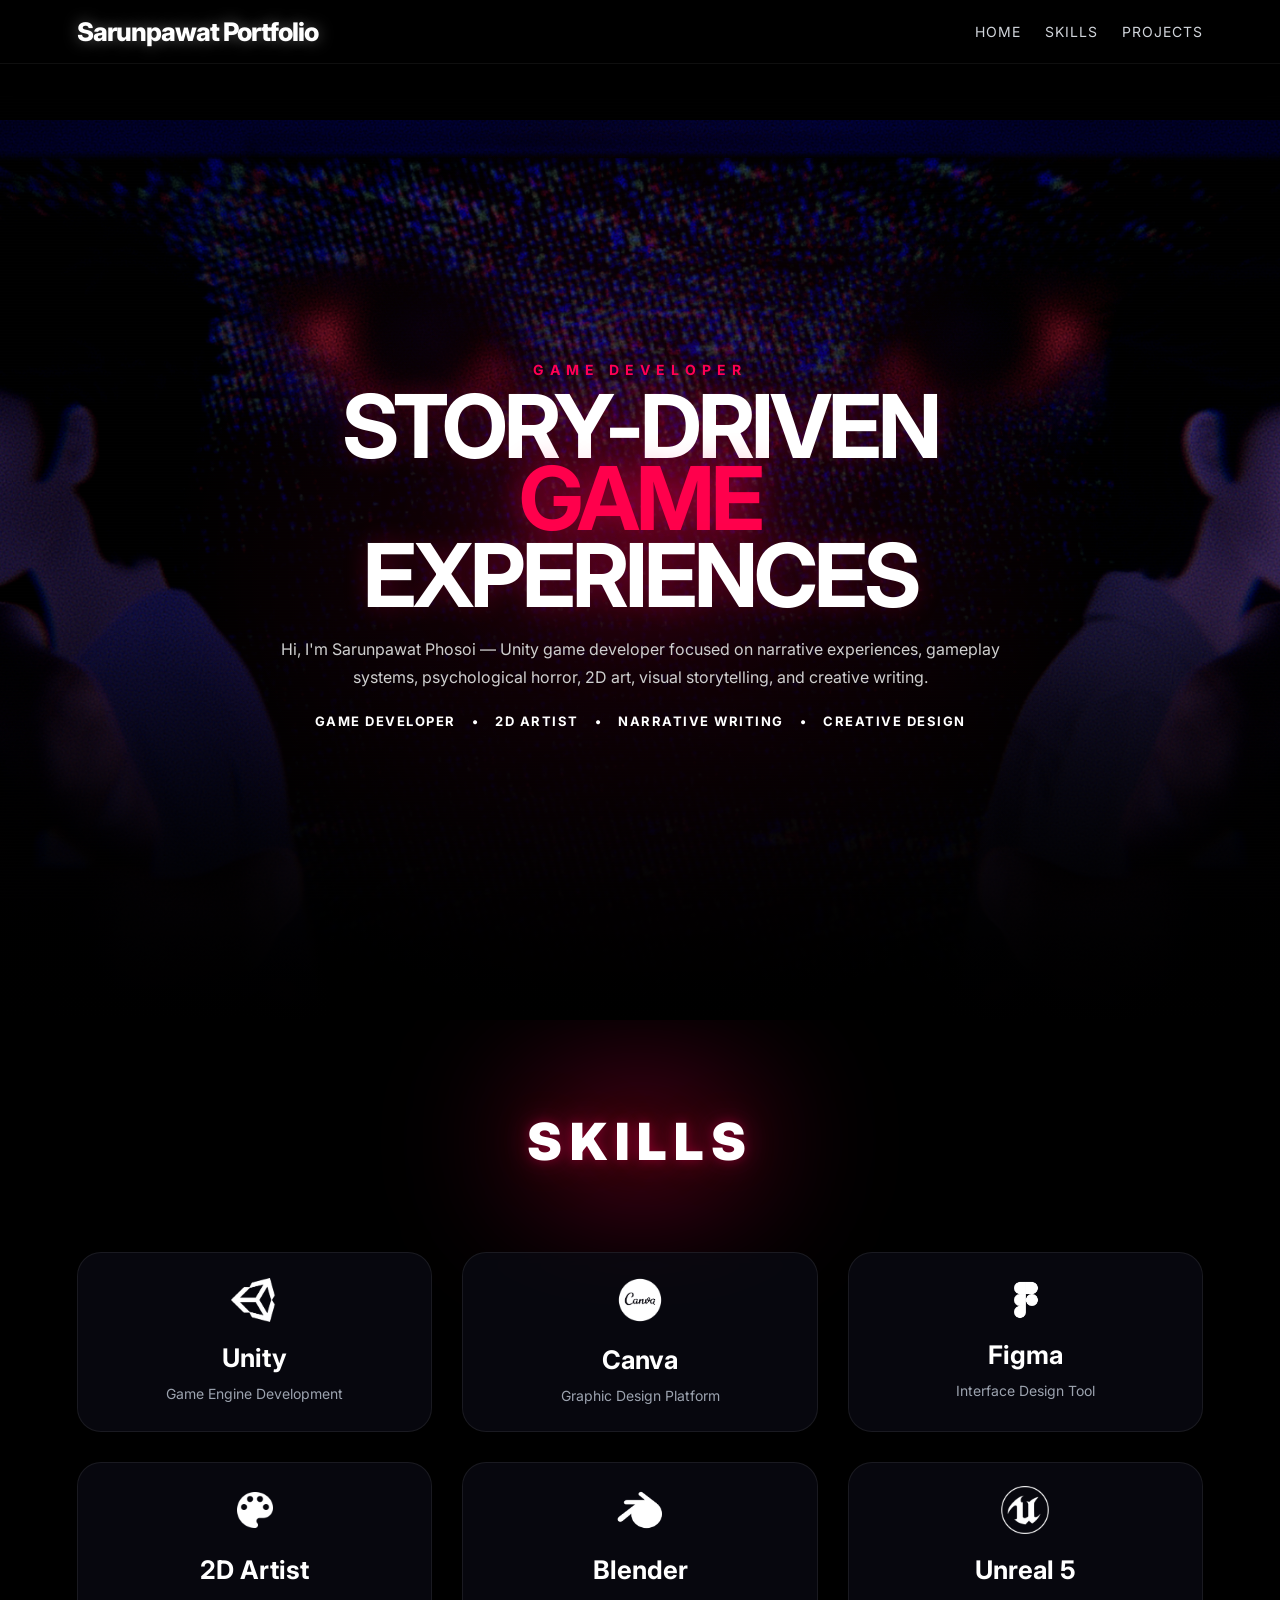
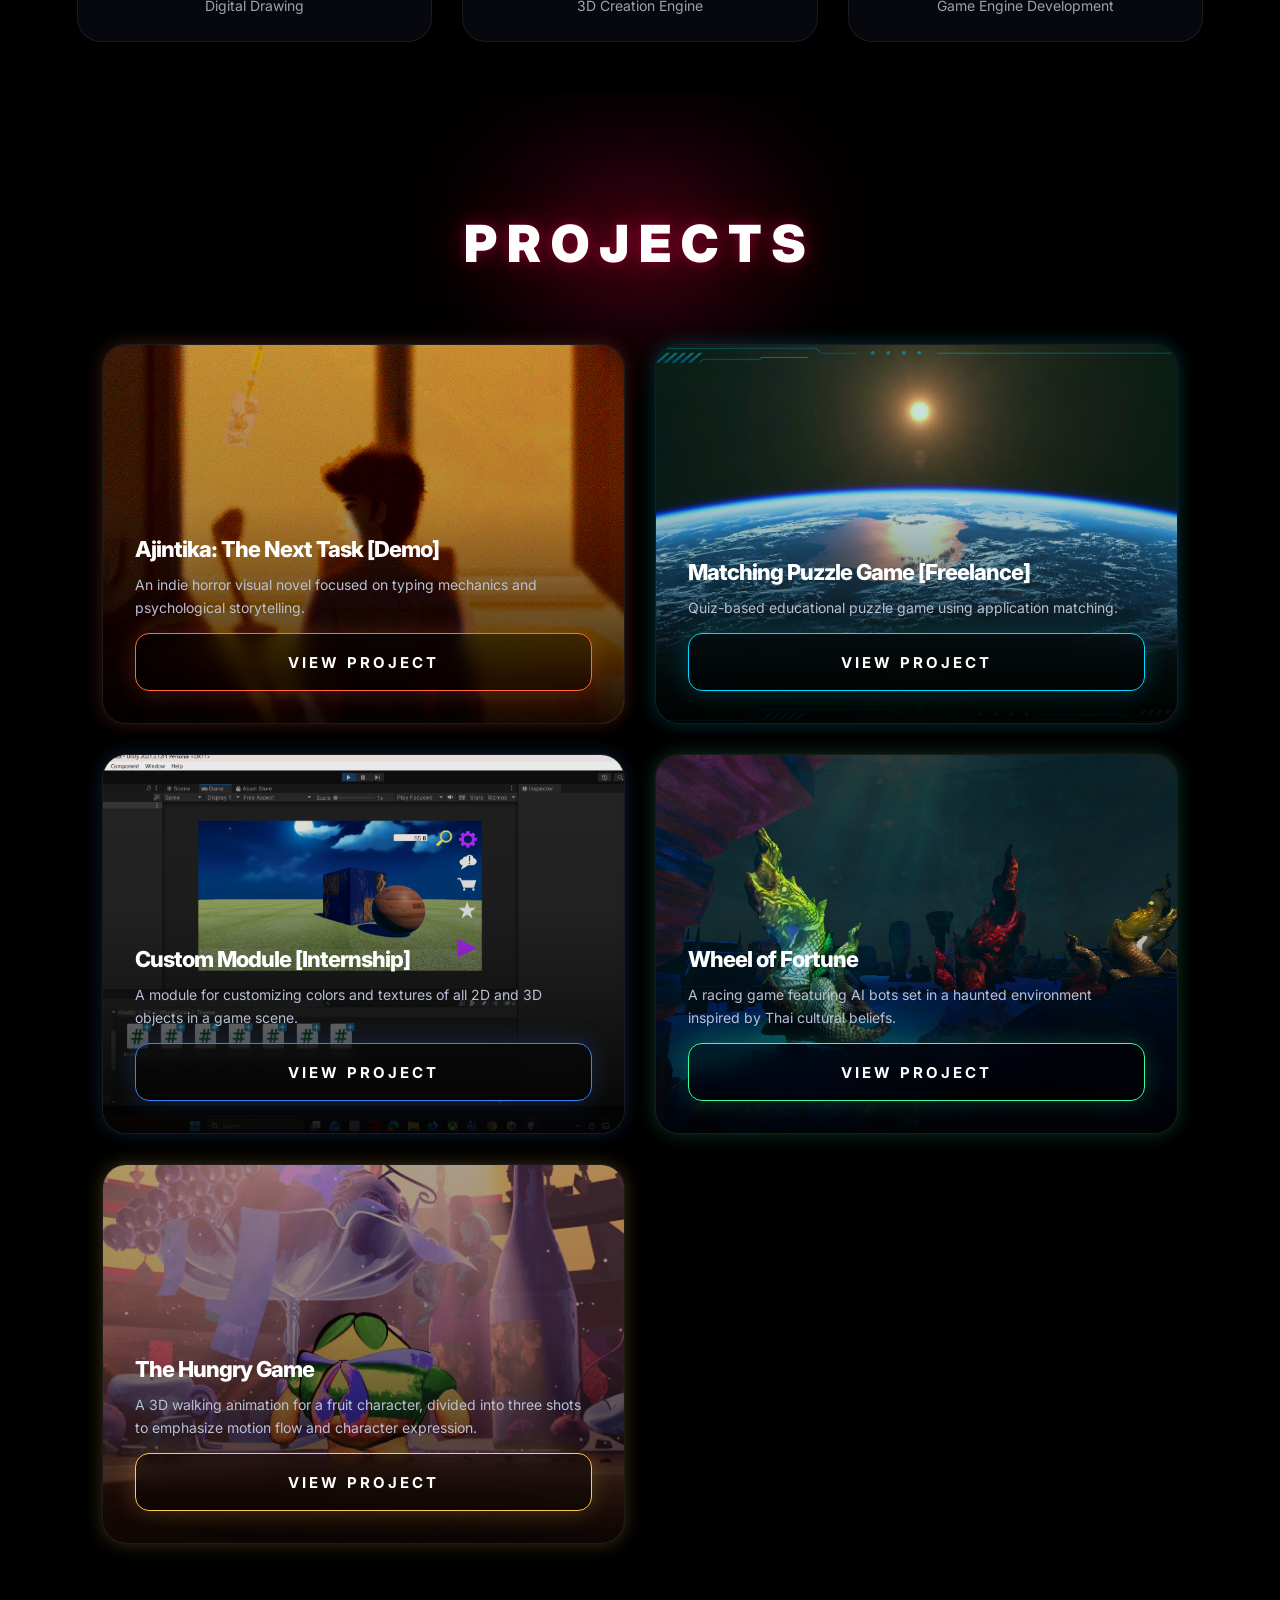
==== commit 6e2c93c6: "add limited project card" ====
--- a/index.html
+++ b/index.html
@@ -188,9 +188,74 @@
             </div>
         </div>
 
+        
+        <div class="project-card limited-card" id="limited-project">
+
+            <div class="project-image">
+
+                <img src="images/limited-project.png" alt="">
+
+            </div>
+
+            <div class="project-info limited-info">
+
+            <span class="limited-tag">
+                LIMITED PROJECT • 48 HOURS
+            </span>
+
+            <h3>
+                [ SECRET ]
+                RECIPE FOR VICTORY
+            </h3>
+
+            <p>
+                ฝากข้อความถึงพี่เจา ที่กำลังจะไปแข่งวันที่ 26 กับ 29 นี้
+            </p>
+
+            <button class="open-popup-btn" id="openPopup">
+                View Card
+            </button>
+
+            </div>
+
+        </div>
+
     </div>
 </section>
 
+<div class="message-popup" id="messagePopup">
+
+    <div class="popup-card">
+
+        <button class="close-popup" id="closePopup">
+            ✕
+        </button>
+
+        <img src="images/secret-message.png">
+
+        <div class="popup-content">
+
+            <h2>
+                FOR YOUR COMPETITION
+            </h2>
+
+            <p>
+                
+                สู้ๆ ครับพี่เจา ก่อนไปแข่งก็พักผ่อนเยอะๆ นะ เอารางวัลกลับมาอวดผมด้วยเด้อ ❤️
+
+
+                <br>
+                คำคมกระตุกจิตกระชากใจ "ผู้ชนะ ไม่ใช่คนที่ไม่เคยแพ้ แต่เป็นคนที่ไม่เคยล้มเลิก ในสิ่งที่ทำ"
+                <br>
+                
+                ปล. ผมยืมมาจากในเน็ต555
+            </p>
+
+        </div>
+
+    </div>
+
+</div>
 
 <script>
 window.addEventListener("scroll", function(){
@@ -205,6 +270,57 @@
 });
 </script>
 
+<script>
+const project = document.getElementById("limited-project");
+
+const startDate = new Date("2026-05-25T00:00:00");
+const endDate = new Date("2026-05-27T00:00:00");
+
+const now = new Date();
+
+if(now < startDate || now > endDate){
+
+    project.style.display = "none";
+}
+</script>
+
+<script>
+
+const popup = document.getElementById("messagePopup");
+
+const openBtn = document.getElementById("openPopup");
+
+const closeBtn = document.getElementById("closePopup");
+
+
+// OPEN
+
+openBtn.addEventListener("click", () => {
+
+    popup.classList.add("active");
+});
+
+
+// CLOSE
+
+closeBtn.addEventListener("click", () => {
+
+    popup.classList.remove("active");
+});
+
+
+// CLICK OUTSIDE
+
+popup.addEventListener("click", (e) => {
+
+    if(e.target === popup){
+
+        popup.classList.remove("active");
+    }
+});
+
+</script>
+
 </body>
 </html>
 
--- a/style.css
+++ b/style.css
@@ -5,6 +5,12 @@
     box-sizing:border-box;
 }
 
+html,
+body{
+    overflow-x:hidden;
+    width:100%;
+}
+
 html{
     scroll-behavior:smooth;
     scroll-padding-top:100px;
@@ -14,7 +20,7 @@
 
     font-family: "Inter", sans-serif !important;
     color:white;
-    padding-top:78px;
+    padding-top:120px;
     background:#000;
     overflow-x:hidden;
 }
@@ -281,7 +287,7 @@
     position:relative;
 
     font-size:clamp(34px, 4vw, 58px);
-    margin-bottom:50px;
+    margin-bottom:80px;
 
     text-transform:uppercase;
     letter-spacing:8px;
@@ -340,7 +346,7 @@
     z-index:5;
 
     margin:
-    -120px auto 0;
+    40px auto 0;
 
     grid-template-columns:
     repeat(3, 1fr);
@@ -718,6 +724,47 @@
         0 0 25px rgba(0,0,0,0.55);
 }
 
+.project-btn{
+
+    width:100%;
+
+    height:58px;
+
+    border-radius:16px;
+
+    border:1px solid #ff4fa3;
+
+    background:
+    rgba(0,0,0,0.75);
+
+    color:white;
+
+    font-size:15px;
+
+    font-weight:700;
+
+    letter-spacing:2px;
+
+    text-transform:uppercase;
+
+    cursor:pointer;
+
+    transition:0.35s ease;
+
+    box-shadow:
+    0 0 20px rgba(255,0,120,0.18);
+}
+
+.project-btn:hover{
+
+    transform:translateY(-3px);
+
+    background:
+    rgba(255,0,120,0.08);
+
+    box-shadow:
+    0 0 35px rgba(255,0,120,0.32);
+}
 
 /* ===== HOVER ===== */
 
@@ -895,7 +942,7 @@
         grid-template-columns:
         1fr;
 
-        margin-top:-80px;
+        margin-top:-20px;
     }
 }
 
@@ -1005,13 +1052,11 @@
 
     .hero-content h2{
 
-        font-size:52px;
+        font-size:64px !important;
 
         line-height:0.92;
 
         letter-spacing:-2px;
-
-        margin-bottom:18px;
     }
 
     .hero-content h2 span{
@@ -1043,6 +1088,37 @@
     }
 }
 
+/* ========================================
+   MOBILE BODY
+======================================== */
+
+@media(max-width:768px){
+
+    body{
+        padding-top:140px;
+    }
+}
+
+@media(max-width:768px){
+
+    nav{
+
+        width:100%;
+
+        justify-content:center;
+
+        flex-wrap:wrap;
+
+        gap:10px;
+    }
+
+    nav a{
+
+        font-size:10px;
+
+        letter-spacing:0.5px;
+    }
+}
 
 /* ========================================
    EXTRA SMALL PHONE
@@ -1052,7 +1128,7 @@
 
     .hero-content h2{
 
-        font-size:42px;
+        font-size:48px !important;
     }
 
     .hero-content p{
@@ -1140,4 +1216,267 @@
 
     --accentStrong:
     rgba(255,202,79,0.50);
+}
+
+
+section,
+.hero,
+header{
+
+    overflow:hidden;
+}
+
+
+/* ========================================
+   POPUP
+======================================== */
+
+.message-popup{
+
+    position:fixed;
+
+    inset:0;
+
+    display:flex;
+
+    justify-content:center;
+    align-items:center;
+
+    background:rgba(0,0,0,0.78);
+
+    backdrop-filter:blur(12px);
+
+    z-index:999999;
+
+    opacity:0;
+    visibility:hidden;
+
+    transition:0.35s ease;
+}
+
+/* active */
+
+.message-popup.active{
+
+    opacity:1;
+    visibility:visible;
+}
+
+/* card */
+
+.popup-card{
+
+    position:relative;
+
+    width:min(760px, 90%);
+
+    border-radius:28px;
+
+    overflow:hidden;
+
+    background:
+    linear-gradient(
+        145deg,
+        #020403 0%,
+        #071a12 28%,
+        #0d3322 58%,
+        #19c37d 100%
+    );
+
+    border:
+    1px solid rgba(80,255,180,0.22);
+
+    box-shadow:
+    0 0 70px rgba(25,195,125,0.22),
+    0 0 120px rgba(25,195,125,0.10);
+
+    transform:
+    perspective(1200px)
+    rotateX(-90deg)
+    scale(0.8);
+
+    transform-origin:top center;
+
+    transition:0.65s cubic-bezier(.2,.8,.2,1);
+}
+
+/* animation */
+
+.message-popup.active .popup-card{
+
+    transform:
+    perspective(1200px)
+    rotateX(0deg)
+    scale(1);
+}
+
+/* image */
+
+.popup-card img{
+
+    width:100%;
+
+    height:260px;
+
+    object-fit:contain;
+
+    object-position:center;
+
+    display:block;
+}
+
+/* content */
+
+.popup-content{
+
+    padding:42px;
+}
+
+.popup-content h2{
+
+    font-size:42px;
+
+    margin-bottom:20px;
+
+    text-align:center;
+
+    color:#1de2cbdf;
+
+    text-shadow:
+    0 0 20px rgba(120,255,190,0.28);
+}
+
+.popup-content p{
+
+    line-height:1.9;
+
+    color:#d8fff0;
+    text-align:center;
+    text-shadow:
+    0 0 10px rgba(255,255,255,0.05);
+
+    font-size:17px;
+}
+
+/* close */
+
+.close-popup{
+
+    position:absolute;
+
+    top:20px;
+    right:20px;
+
+    width:44px;
+    height:44px;
+
+    border:none;
+
+    border-radius:50%;
+
+    background:rgba(0,0,0,0.5);
+
+    color:white;
+
+    font-size:20px;
+
+    cursor:pointer;
+
+    z-index:5;
+}
+
+.limited-card{
+
+    --accent:#ff3f9c;
+
+    --accentGlow:
+    rgba(255,0,140,0.22);
+
+    --accentStrong:
+    rgba(255,0,140,0.5);
+}
+
+.limited-card .project-image img{
+
+    opacity:0.72;
+}
+
+/* BUTTON */
+
+.open-popup-btn{
+
+    width:100%;
+
+    height:58px;
+
+    border-radius:18px;
+
+    border:1px solid #ff3f9c;
+
+    background:
+    rgba(0,0,0,0.72);
+
+    color:white;
+
+    font-size:15px;
+
+    font-weight:800;
+
+    letter-spacing:4px;
+
+    text-transform:uppercase;
+
+    cursor:pointer;
+
+    transition:0.35s ease;
+
+    backdrop-filter:blur(10px);
+
+    box-shadow:
+    0 0 20px rgba(255,0,140,0.18);
+}
+
+.open-popup-btn:hover{
+
+    transform:translateY(-3px);
+
+    background:
+    rgba(255,0,140,0.12);
+
+    box-shadow:
+    0 0 35px rgba(255,0,140,0.3);
+}
+
+.limited-tag{
+
+    display:inline-flex !important;
+
+    align-items:center;
+
+    padding:8px 16px !important;
+
+    margin-bottom:14px !important;
+
+    border-radius:999px;
+
+    background:
+    rgba(255,0,140,0.18) !important;
+
+    border:
+    1px solid rgba(255,0,140,0.45) !important;
+
+    color:#ff7dc0 !important;
+
+    font-size:11px !important;
+
+    font-weight:800 !important;
+
+    letter-spacing:3px !important;
+
+    text-transform:uppercase;
+
+    box-shadow:
+    0 0 20px rgba(255,0,140,0.25);
+
+    backdrop-filter:blur(8px);
 }
